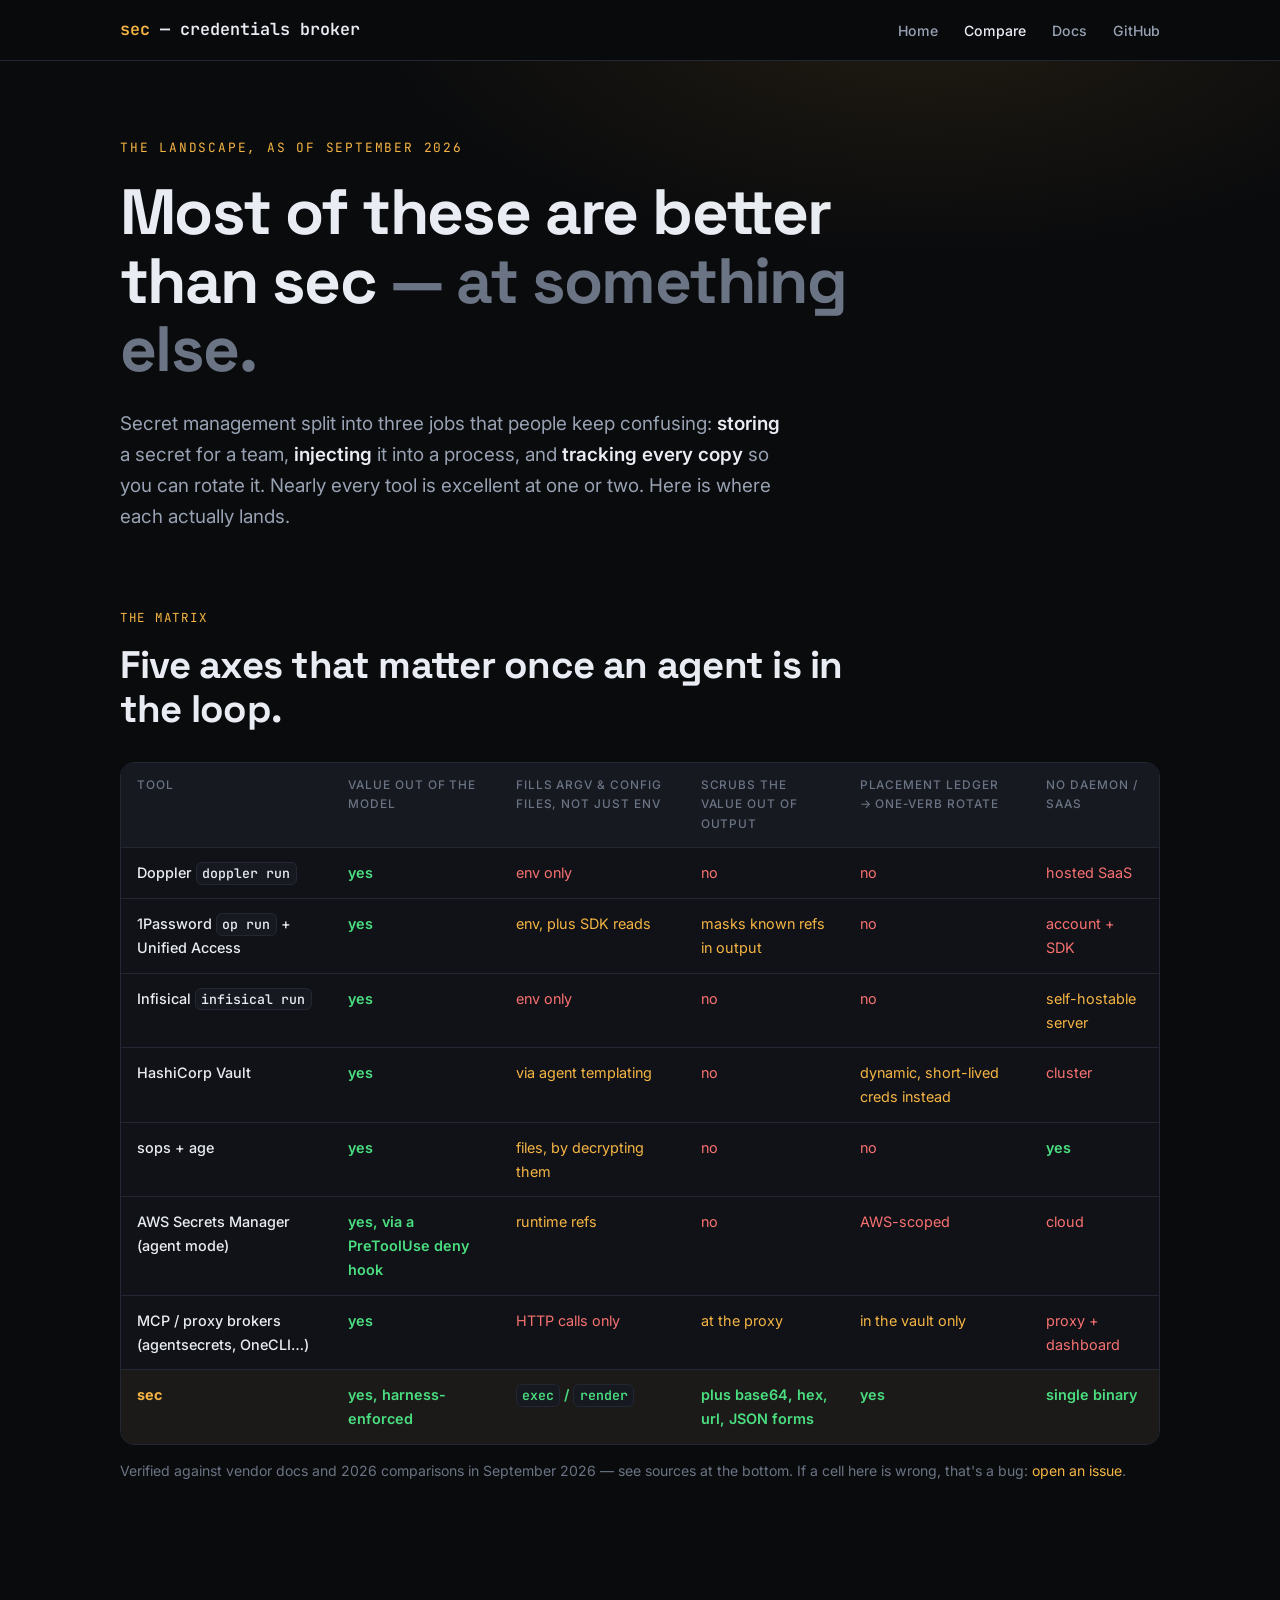
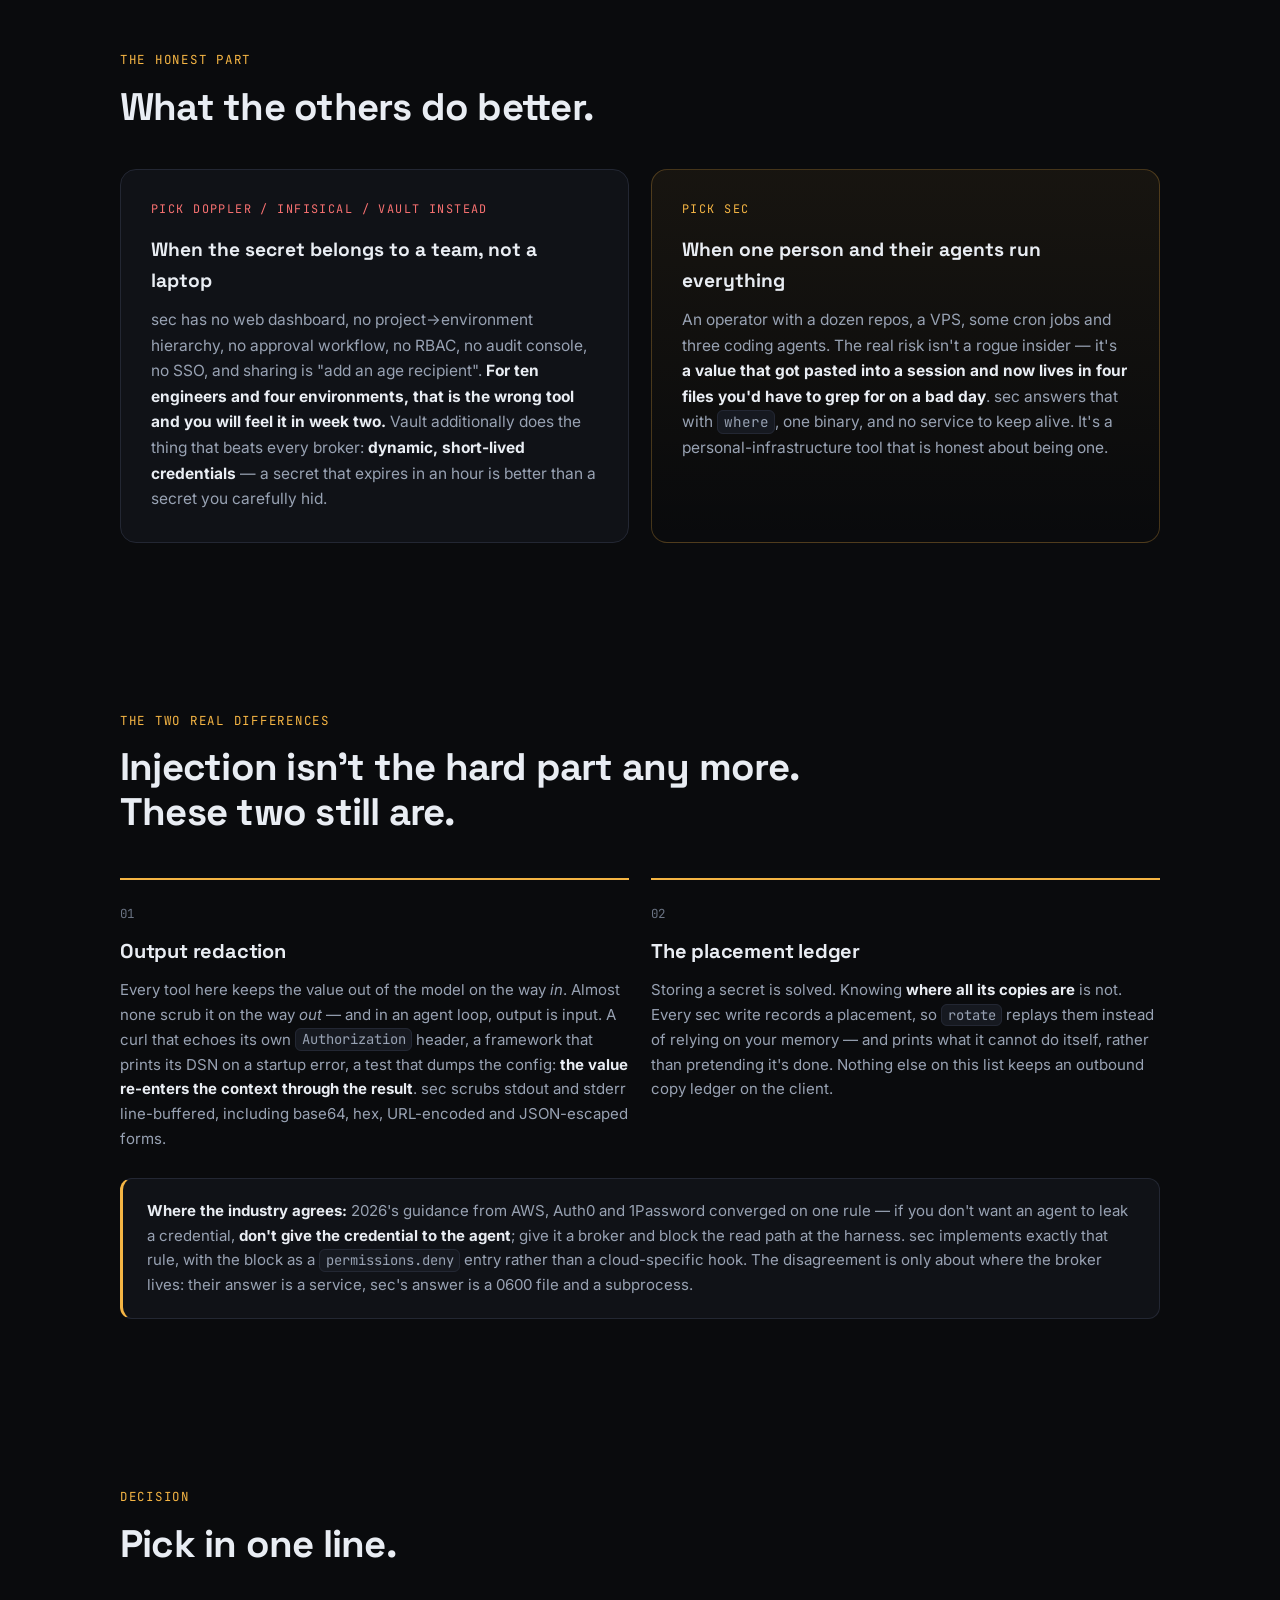
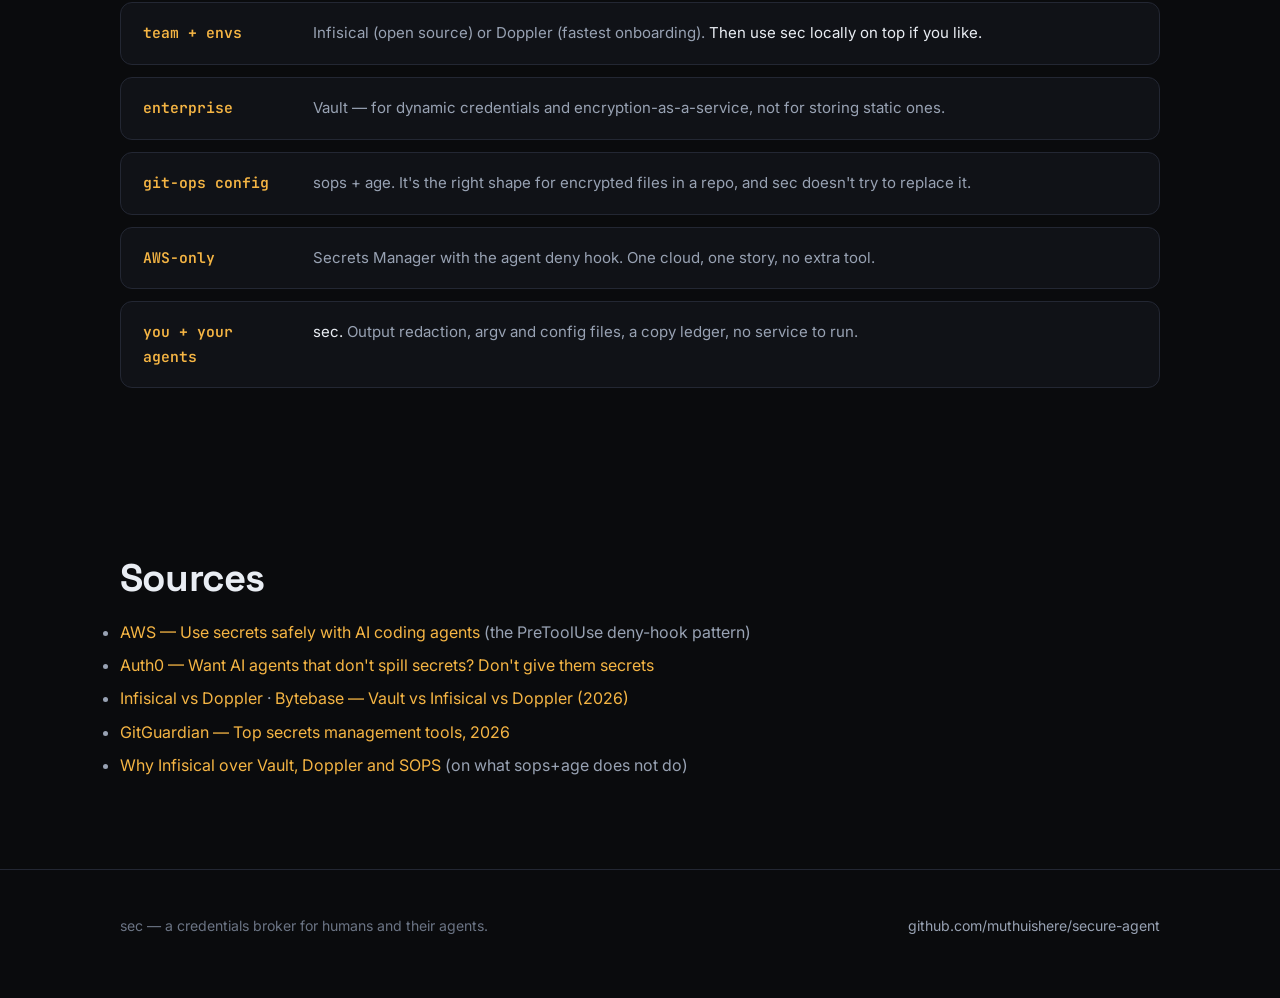
==== site/compare.html @ e541e9fd "site: GitHub Pages landing, comparison and docs Static site under site/, deployed by .github/workflo" ====
<!DOCTYPE html>
<html lang="en">
<head>
<meta charset="utf-8">
<meta name="viewport" content="width=device-width, initial-scale=1">
<title>sec vs Doppler, 1Password, Infisical, sops+age, Vault — an honest comparison</title>
<meta name="description" content="Where sec fits among 2026's secret managers: what op run and doppler run genuinely do better, what only a placement ledger gives you, and which tool to pick for which job.">
<link rel="preconnect" href="https://fonts.googleapis.com">
<link rel="preconnect" href="https://fonts.gstatic.com" crossorigin>
<link href="https://fonts.googleapis.com/css2?family=Space+Grotesk:wght@400;500;700&family=Inter:wght@400;500;600&family=JetBrains+Mono:wght@400;600&display=swap" rel="stylesheet">
<link rel="stylesheet" href="style.css">
</head>
<body>

<nav>
  <div class="wrap">
    <a class="logo" href="./"><em>sec</em> —&nbsp;credentials broker</a>
    <ul>
      <li><a href="./">Home</a></li>
      <li><a href="compare.html" aria-current="page">Compare</a></li>
      <li><a href="docs.html">Docs</a></li>
      <li><a href="https://github.com/muthuishere/secure-agent">GitHub</a></li>
    </ul>
  </div>
</nav>

<header class="hero">
  <div class="wrap">
    <div class="kicker">the landscape, as of September 2026</div>
    <h1>Most of these are better than sec<span class="ghost"> — at something else.</span></h1>
    <p class="lede">Secret management split into three jobs that people keep confusing: <b>storing</b> a
    secret for a team, <b>injecting</b> it into a process, and <b>tracking every copy</b> so you can
    rotate it. Nearly every tool is excellent at one or two. Here is where each actually lands.</p>
  </div>
</header>

<section style="padding-top:20px">
  <div class="wrap">
    <div class="sec-kicker">the matrix</div>
    <h2 class="sec">Five axes that matter once an agent is in the loop.</h2>
    <div class="tablewrap">
      <table>
        <thead>
          <tr>
            <th>tool</th>
            <th>value out of the model</th>
            <th>fills argv &amp; config files, not just env</th>
            <th>scrubs the value out of output</th>
            <th>placement ledger → one-verb rotate</th>
            <th>no daemon / SaaS</th>
          </tr>
        </thead>
        <tbody>
          <tr>
            <td>Doppler <code>doppler run</code></td>
            <td class="yes">yes</td><td class="no">env only</td><td class="no">no</td><td class="no">no</td><td class="no">hosted SaaS</td>
          </tr>
          <tr>
            <td>1Password <code>op run</code> + Unified Access</td>
            <td class="yes">yes</td><td class="part">env, plus SDK reads</td><td class="part">masks known refs in output</td><td class="no">no</td><td class="no">account + SDK</td>
          </tr>
          <tr>
            <td>Infisical <code>infisical run</code></td>
            <td class="yes">yes</td><td class="no">env only</td><td class="no">no</td><td class="no">no</td><td class="part">self-hostable server</td>
          </tr>
          <tr>
            <td>HashiCorp Vault</td>
            <td class="yes">yes</td><td class="part">via agent templating</td><td class="no">no</td><td class="part">dynamic, short-lived creds instead</td><td class="no">cluster</td>
          </tr>
          <tr>
            <td>sops + age</td>
            <td class="yes">yes</td><td class="part">files, by decrypting them</td><td class="no">no</td><td class="no">no</td><td class="yes">yes</td>
          </tr>
          <tr>
            <td>AWS Secrets Manager (agent mode)</td>
            <td class="yes">yes, via a PreToolUse deny hook</td><td class="part">runtime refs</td><td class="no">no</td><td class="no">AWS-scoped</td><td class="no">cloud</td>
          </tr>
          <tr>
            <td>MCP / proxy brokers (agentsecrets, OneCLI…)</td>
            <td class="yes">yes</td><td class="no">HTTP calls only</td><td class="part">at the proxy</td><td class="part">in the vault only</td><td class="no">proxy + dashboard</td>
          </tr>
          <tr class="us">
            <td>sec</td>
            <td class="yes">yes, harness-enforced</td><td class="yes"><code>exec</code> / <code>render</code></td><td class="yes">plus base64, hex, url, JSON forms</td><td class="yes">yes</td><td class="yes">single binary</td>
          </tr>
        </tbody>
      </table>
    </div>
    <p class="cap">Verified against vendor docs and 2026 comparisons in September 2026 — see sources at
    the bottom. If a cell here is wrong, that's a bug: <a href="https://github.com/muthuishere/secure-agent/issues">open an issue</a>.</p>
  </div>
</section>

<section>
  <div class="wrap">
    <div class="sec-kicker">the honest part</div>
    <h2 class="sec">What the others do better.</h2>
    <div class="duo">
      <div class="pane was">
        <span class="tag">pick Doppler / Infisical / Vault instead</span>
        <h3>When the secret belongs to a team, not a laptop</h3>
        <p>sec has no web dashboard, no project→environment hierarchy, no approval workflow, no RBAC,
        no audit console, no SSO, and sharing is "add an age recipient". <b>For ten engineers and four
        environments, that is the wrong tool and you will feel it in week two.</b> Vault additionally
        does the thing that beats every broker: <b>dynamic, short-lived credentials</b> — a secret that
        expires in an hour is better than a secret you carefully hid.</p>
      </div>
      <div class="pane now">
        <span class="tag">pick sec</span>
        <h3>When one person and their agents run everything</h3>
        <p>An operator with a dozen repos, a VPS, some cron jobs and three coding agents. The real risk
        isn't a rogue insider — it's <b>a value that got pasted into a session and now lives in four
        files you'd have to grep for on a bad day</b>. sec answers that with <code>where</code>, one
        binary, and no service to keep alive. It's a personal-infrastructure tool that is honest about
        being one.</p>
      </div>
    </div>
  </div>
</section>

<section>
  <div class="wrap">
    <div class="sec-kicker">the two real differences</div>
    <h2 class="sec">Injection isn't the hard part any more. These two still are.</h2>
    <div class="grid3" style="grid-template-columns:1fr 1fr">
      <div class="item">
        <div class="n">01</div>
        <h3>Output redaction</h3>
        <p>Every tool here keeps the value out of the model on the way <em>in</em>. Almost none scrub it
        on the way <em>out</em> — and in an agent loop, output is input. A curl that echoes its own
        <code>Authorization</code> header, a framework that prints its DSN on a startup error, a test
        that dumps the config: <b>the value re-enters the context through the result</b>. sec scrubs
        stdout and stderr line-buffered, including base64, hex, URL-encoded and JSON-escaped forms.</p>
      </div>
      <div class="item">
        <div class="n">02</div>
        <h3>The placement ledger</h3>
        <p>Storing a secret is solved. Knowing <b>where all its copies are</b> is not. Every sec write
        records a placement, so <code>rotate</code> replays them instead of relying on your memory —
        and prints what it cannot do itself, rather than pretending it's done. Nothing else on this
        list keeps an outbound copy ledger on the client.</p>
      </div>
    </div>
    <div class="note">
      <b>Where the industry agrees:</b> 2026's guidance from AWS, Auth0 and 1Password converged on one
      rule — if you don't want an agent to leak a credential, <b>don't give the credential to the
      agent</b>; give it a broker and block the read path at the harness. sec implements exactly that
      rule, with the block as a <code>permissions.deny</code> entry rather than a cloud-specific hook.
      The disagreement is only about where the broker lives: their answer is a service, sec's answer is
      a 0600 file and a subprocess.
    </div>
  </div>
</section>

<section>
  <div class="wrap">
    <div class="sec-kicker">decision</div>
    <h2 class="sec">Pick in one line.</h2>
    <div class="verbs">
      <div class="verb"><b>team + envs</b><span>Infisical (open source) or Doppler (fastest onboarding). <em>Then use sec locally on top if you like.</em></span></div>
      <div class="verb"><b>enterprise</b><span>Vault — for dynamic credentials and encryption-as-a-service, not for storing static ones.</span></div>
      <div class="verb"><b>git-ops config</b><span>sops + age. It's the right shape for encrypted files in a repo, and sec doesn't try to replace it.</span></div>
      <div class="verb"><b>AWS-only</b><span>Secrets Manager with the agent deny hook. One cloud, one story, no extra tool.</span></div>
      <div class="verb"><b>you + your agents</b><span><em>sec.</em> Output redaction, argv and config files, a copy ledger, no service to run.</span></div>
    </div>
  </div>
</section>

<section>
  <div class="wrap">
    <h2 class="sec">Sources</h2>
    <ul class="doc" style="margin-top:18px;color:var(--muted)">
      <li><a href="https://docs.aws.amazon.com/secretsmanager/latest/userguide/retrieving-secrets-ai-agents.html">AWS — Use secrets safely with AI coding agents</a> (the PreToolUse deny-hook pattern)</li>
      <li><a href="https://auth0.com/blog/want-ai-agents-that-don-t-spill-secrets-don-t-give-them-secrets/">Auth0 — Want AI agents that don't spill secrets? Don't give them secrets</a></li>
      <li><a href="https://infisical.com/infisical-vs-doppler">Infisical vs Doppler</a> · <a href="https://www.bytebase.com/blog/best-secrets-manager-for-database-credentials/">Bytebase — Vault vs Infisical vs Doppler (2026)</a></li>
      <li><a href="https://blog.gitguardian.com/top-secrets-management-tools/">GitGuardian — Top secrets management tools, 2026</a></li>
      <li><a href="https://eshlox.net/why-infisical-over-vault-doppler-sops">Why Infisical over Vault, Doppler and SOPS</a> (on what sops+age does not do)</li>
    </ul>
  </div>
</section>

<footer>
  <div class="wrap">
    <div>sec — a credentials broker for humans and their agents.</div>
    <div><a href="https://github.com/muthuishere/secure-agent">github.com/muthuishere/secure-agent</a></div>
  </div>
</footer>

</body>
</html>
---- site/style.css ----
/* sec — shared stylesheet. Dark, monospace-forward, amber accent. */
:root{
  --bg:#0a0b0d; --bg2:#101217; --panel:#161920; --border:#232733; --border2:#323847;
  --text:#e9edf3; --muted:#98a2b3; --dim:#6b7484;
  --accent:#f5b544; --accent-dim:#4a3208; --contrast:#f87171; --good:#4ade80;
  --mono:"JetBrains Mono",ui-monospace,SFMono-Regular,Menlo,monospace;
  --sans:"Inter",-apple-system,BlinkMacSystemFont,sans-serif;
  --disp:"Space Grotesk","Inter",sans-serif;
}
*{box-sizing:border-box;margin:0;padding:0}
html{scroll-behavior:smooth}
body{background:var(--bg);color:var(--text);font-family:var(--sans);line-height:1.65;font-size:16px;-webkit-font-smoothing:antialiased}
.wrap{max-width:1120px;margin:0 auto;padding:0 40px}
a{color:var(--accent);text-decoration:none}
a:hover{text-decoration:underline}
code{font-family:var(--mono);font-size:.92em;background:var(--panel);border:1px solid var(--border);border-radius:6px;padding:.1em .4em}
pre{font-family:var(--mono);overflow-x:auto}
::selection{background:var(--accent-dim);color:#fff}

nav{position:sticky;top:0;z-index:50;background:rgba(10,11,13,.85);backdrop-filter:blur(12px);border-bottom:1px solid var(--border)}
nav .wrap{display:flex;align-items:center;justify-content:space-between;height:60px;gap:20px}
.logo{font-family:var(--mono);font-weight:600;font-size:1.05rem;color:var(--text)}
.logo em{color:var(--accent);font-style:normal}
nav ul{display:flex;gap:26px;list-style:none;flex-wrap:wrap}
nav ul a{color:var(--muted);font-size:.88rem;font-weight:500}
nav ul a:hover,nav ul a[aria-current]{color:var(--text);text-decoration:none}

.hero{padding:76px 0 56px;position:relative;overflow:hidden}
.hero::before{content:"";position:absolute;inset:0;background:radial-gradient(900px 420px at 72% -12%,rgba(245,181,68,.10),transparent 62%);pointer-events:none}
.kicker{font-family:var(--mono);font-size:.8rem;letter-spacing:.14em;text-transform:uppercase;color:var(--accent);margin-bottom:20px}
h1{font-family:var(--disp);font-weight:700;font-size:clamp(2.2rem,5.4vw,4rem);line-height:1.07;letter-spacing:-.025em;max-width:860px}
h1 .ghost{color:var(--dim)}
.lede{margin-top:24px;font-size:1.18rem;color:var(--muted);max-width:660px}
.lede b{color:var(--text);font-weight:600}
.cta{margin-top:34px;display:flex;gap:14px;flex-wrap:wrap;align-items:center}
.btn{display:inline-block;font-weight:600;font-size:.95rem;border-radius:10px;padding:13px 24px;transition:transform .15s ease}
.btn:hover{text-decoration:none;transform:translateY(-1px)}
.btn-primary{background:var(--accent);color:#2a1c00}
.btn-ghost{border:1px solid var(--border2);color:var(--text)}

section{padding:84px 0}
.sec-kicker{font-family:var(--mono);font-size:.78rem;letter-spacing:.14em;text-transform:uppercase;color:var(--accent);margin-bottom:14px}
h2.sec{font-family:var(--disp);font-size:clamp(1.6rem,3.4vw,2.4rem);font-weight:700;letter-spacing:-.02em;line-height:1.16;max-width:760px}
.sec-sub{margin-top:16px;color:var(--muted);font-size:1.04rem;max-width:660px}

/* terminal block */
.term{background:#07080a;border:1px solid var(--border);border-radius:12px;overflow:hidden;margin-top:26px}
.term .bar{display:flex;align-items:center;gap:8px;padding:10px 14px;border-bottom:1px solid var(--border);background:var(--panel)}
.term .bar i{width:10px;height:10px;border-radius:50%;background:#2c3240;display:block}
.term .bar span{font-family:var(--mono);font-size:.74rem;color:var(--dim);margin-left:8px}
.term pre{padding:18px 20px;font-size:.84rem;line-height:1.75;color:var(--muted)}
.term .p{color:var(--accent)}      /* prompt */
.term .c{color:var(--text)}        /* command */
.term .ok{color:var(--good)}
.term .warn{color:var(--accent)}
.term .bad{color:var(--contrast)}
.term .cm{color:var(--dim)}        /* comment */
.term .red{color:var(--contrast);font-weight:600}
.cap{margin-top:14px;font-size:.88rem;color:var(--dim)}

/* two panes */
.duo{display:grid;grid-template-columns:1fr 1fr;gap:22px;margin-top:40px}
.pane{border-radius:16px;padding:30px;border:1px solid var(--border)}
.pane.was{background:var(--bg2)}
.pane.now{background:linear-gradient(180deg,rgba(245,181,68,.06),transparent);border-color:rgba(245,181,68,.25)}
.pane .tag{font-family:var(--mono);font-size:.74rem;letter-spacing:.12em;text-transform:uppercase;margin-bottom:14px;display:block}
.pane.was .tag{color:var(--contrast)}
.pane.now .tag{color:var(--accent)}
.pane h3{font-family:var(--disp);font-size:1.2rem;margin-bottom:10px}
.pane p{color:var(--muted);font-size:.97rem}
.pane p b{color:var(--text)}
.pane pre{margin-top:16px;background:#07080a;border:1px solid var(--border);border-radius:10px;padding:14px 16px;font-size:.79rem;line-height:1.8;color:var(--dim)}

/* three-up */
.grid3{display:grid;grid-template-columns:repeat(3,1fr);gap:22px;margin-top:44px}
.item{border-top:2px solid var(--accent);padding-top:24px}
.item .n{font-family:var(--mono);color:var(--dim);font-size:.78rem;margin-bottom:10px}
.item h3{font-family:var(--disp);font-size:1.25rem;font-weight:700;margin-bottom:10px;letter-spacing:-.01em}
.item p{color:var(--muted);font-size:.94rem}
.item p b{color:var(--text)}

/* tables */
.tablewrap{overflow-x:auto;margin-top:30px;border:1px solid var(--border);border-radius:14px}
table{width:100%;border-collapse:collapse;font-size:.9rem;background:var(--bg2)}
th,td{padding:13px 16px;text-align:left;border-bottom:1px solid var(--border);vertical-align:top}
tr:last-child td{border-bottom:none}
th{color:var(--dim);font-weight:500;font-size:.74rem;text-transform:uppercase;letter-spacing:.08em;background:var(--panel)}
td{color:var(--muted)}
td:first-child{color:var(--text);font-weight:500}
tr.us td{background:rgba(245,181,68,.05)}
tr.us td:first-child{color:var(--accent);font-weight:700}
.yes{color:var(--good);font-weight:600}
.no{color:var(--contrast)}
.part{color:var(--accent)}

/* verb list */
.verbs{margin-top:36px;display:grid;gap:12px}
.verb{background:var(--bg2);border:1px solid var(--border);border-radius:12px;padding:18px 22px;display:grid;grid-template-columns:150px 1fr;gap:20px;align-items:baseline}
.verb b{font-family:var(--mono);color:var(--accent);font-size:.92rem;font-weight:600}
.verb span{color:var(--muted);font-size:.94rem}
.verb span em{font-style:normal;color:var(--text)}

.note{margin-top:26px;border:1px solid var(--border);border-left:3px solid var(--accent);border-radius:12px;padding:20px 24px;font-size:.94rem;color:var(--muted);background:var(--bg2)}
.note b{color:var(--text)}
.note.warnbox{border-left-color:var(--contrast)}

footer{border-top:1px solid var(--border);padding:44px 0 60px;color:var(--dim);font-size:.88rem}
footer .wrap{display:flex;justify-content:space-between;gap:20px;flex-wrap:wrap}
footer a{color:var(--muted)}

/* docs layout */
.doc h2{font-family:var(--disp);font-size:1.7rem;margin:52px 0 6px;letter-spacing:-.02em;scroll-margin-top:80px}
.doc h3{font-family:var(--mono);font-size:1.05rem;color:var(--accent);margin:34px 0 8px;scroll-margin-top:80px}
.doc p{color:var(--muted);margin-top:12px;max-width:760px}
.doc ul{margin:14px 0 0 20px;color:var(--muted)}
.doc li{margin:7px 0}
.doc pre.block{background:#07080a;border:1px solid var(--border);border-radius:10px;padding:16px 18px;font-size:.84rem;line-height:1.8;color:var(--muted);margin-top:16px}
.toc{background:var(--bg2);border:1px solid var(--border);border-radius:14px;padding:22px 26px;margin-top:30px}
.toc ul{list-style:none;margin:0;columns:2;column-gap:30px}
.toc li{margin:5px 0}
.toc a{font-family:var(--mono);font-size:.88rem}

@media (max-width:880px){
  .wrap{padding:0 22px}
  .duo,.grid3{grid-template-columns:1fr}
  .verb{grid-template-columns:1fr;gap:6px}
  .toc ul{columns:1}
  nav ul{gap:16px}
  section{padding:60px 0}
}
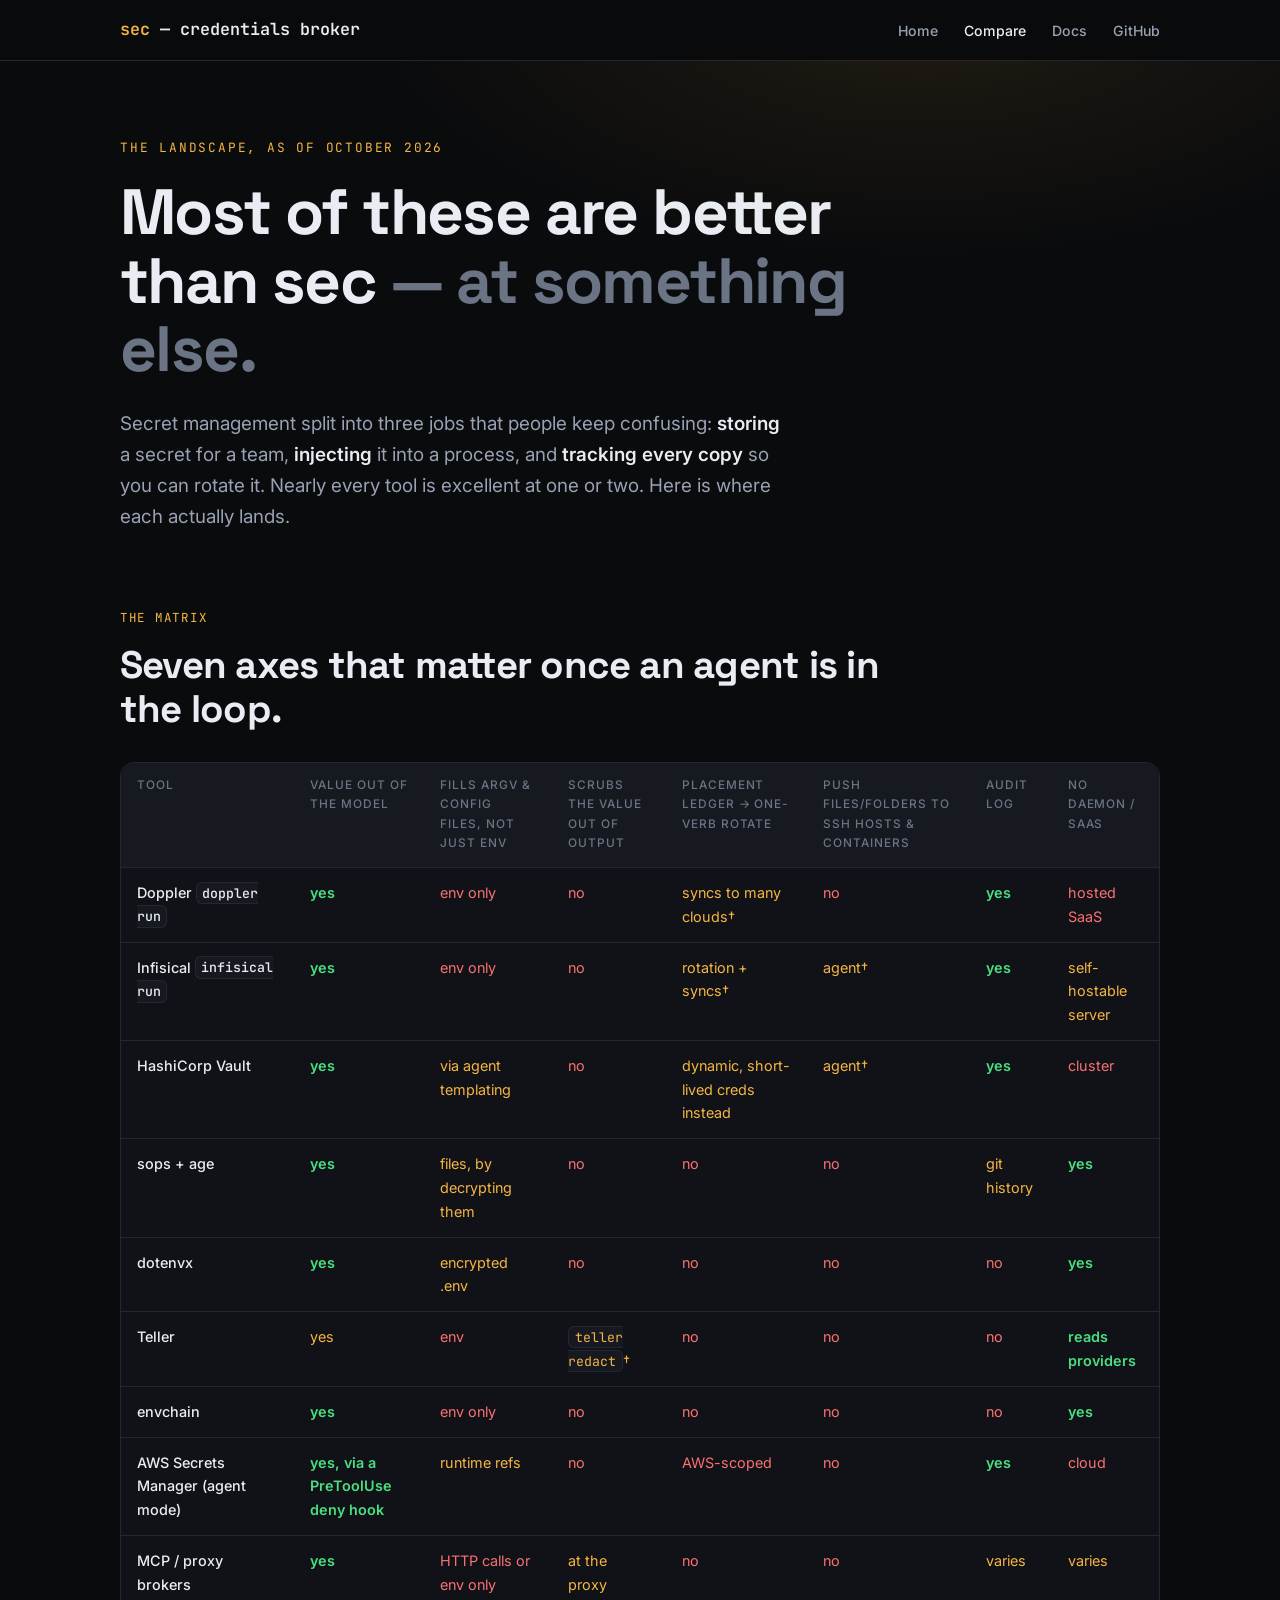
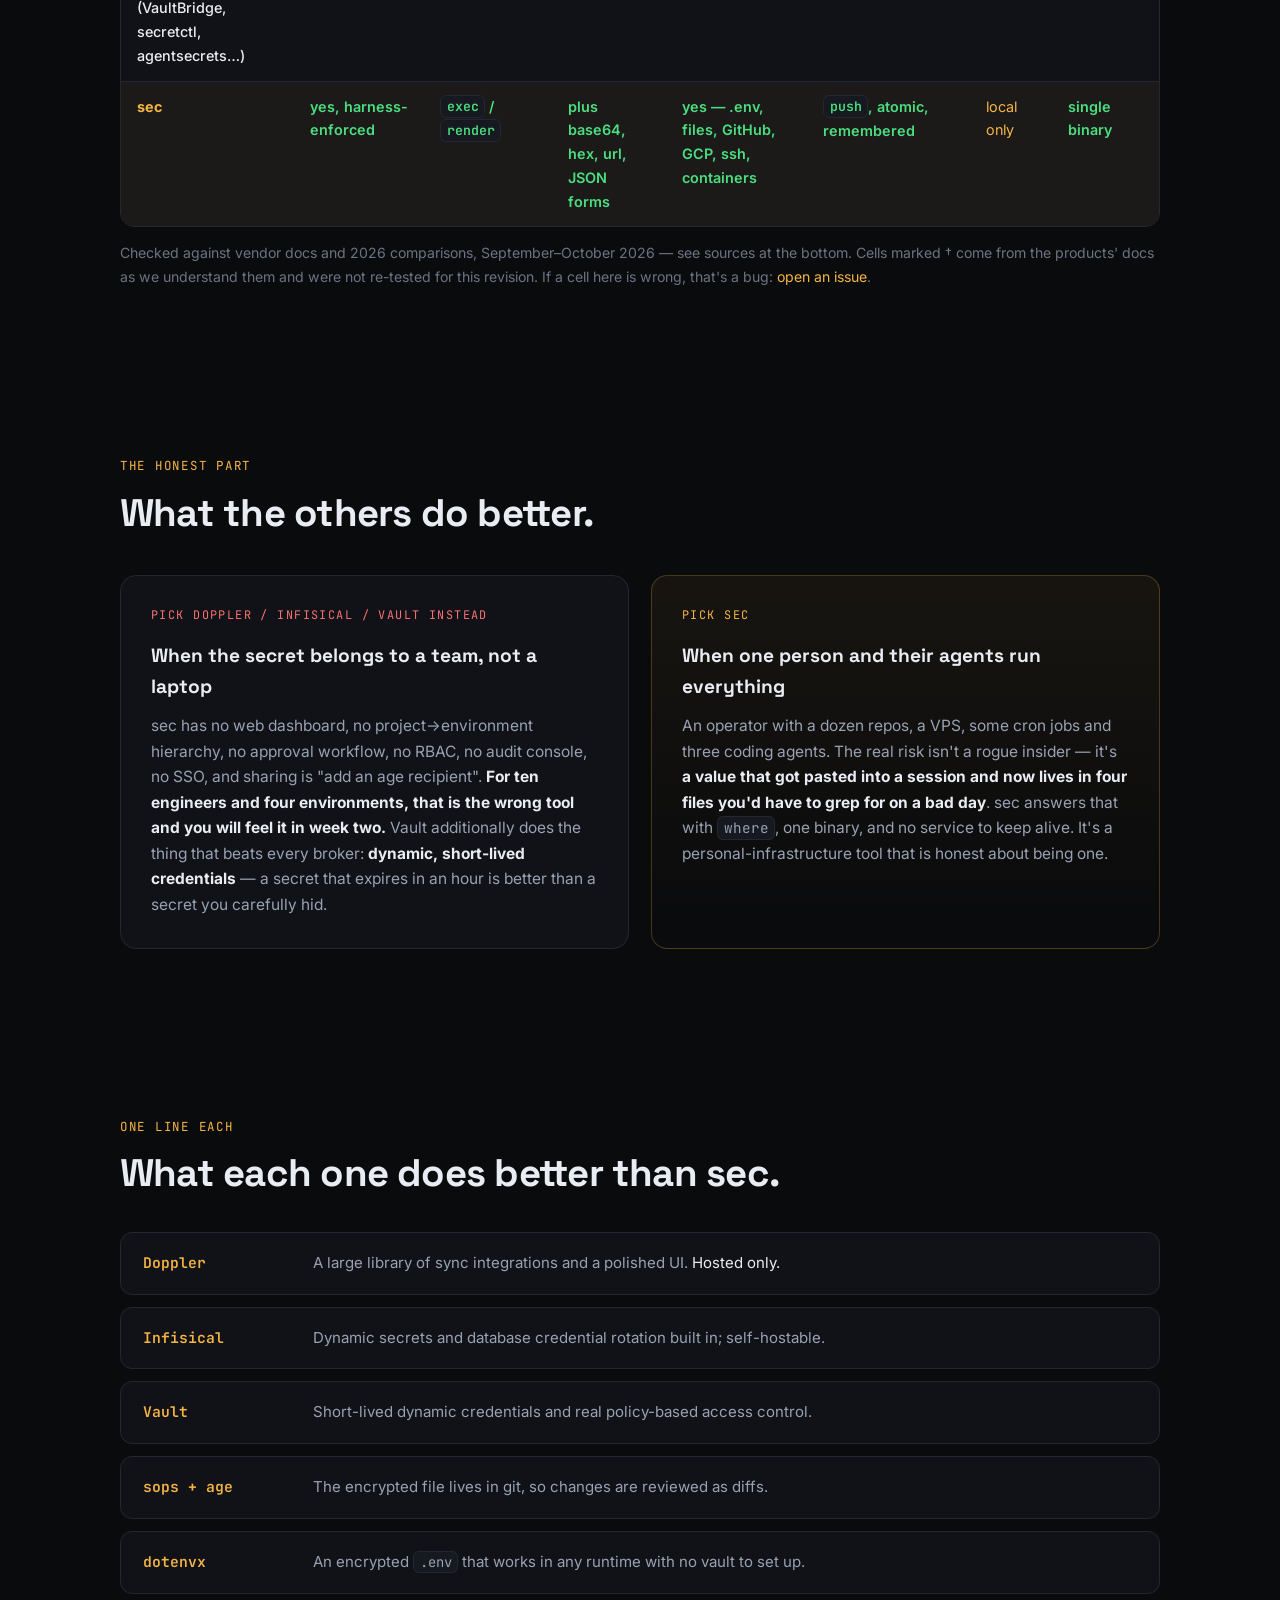
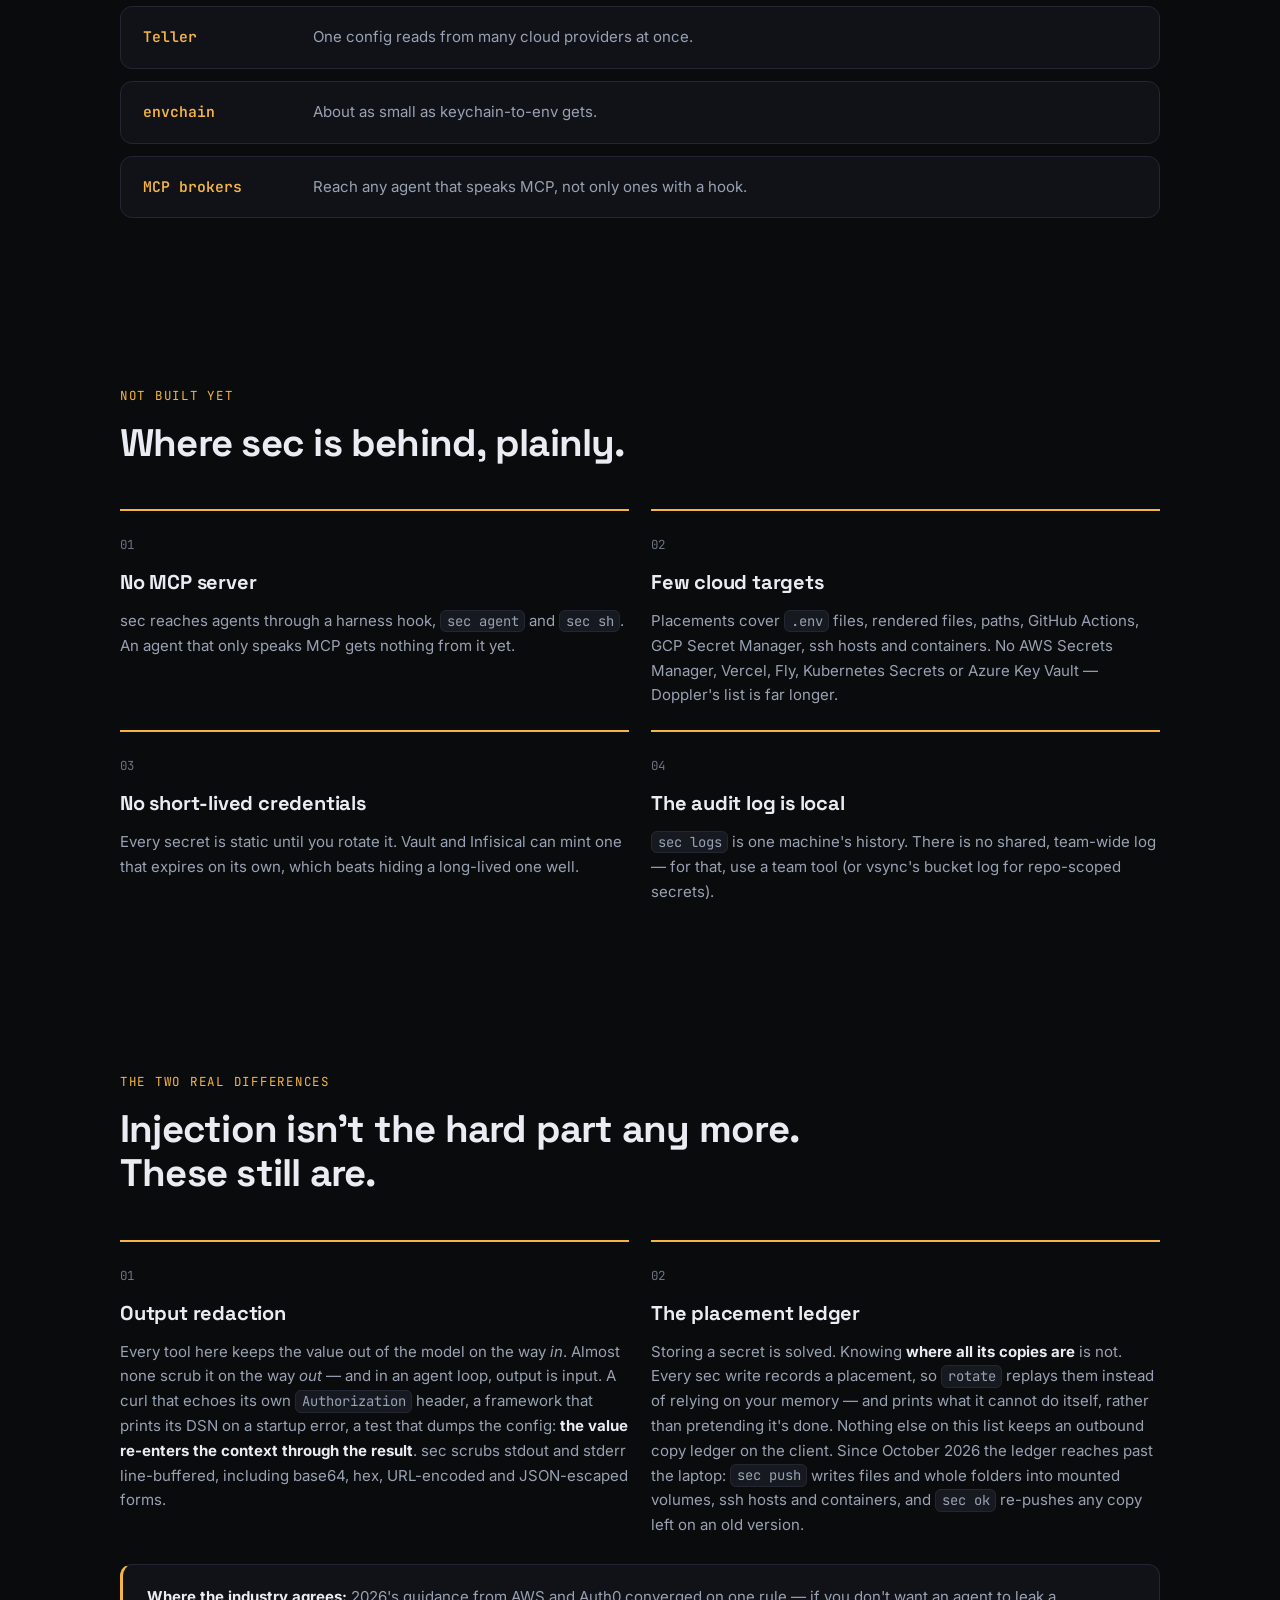
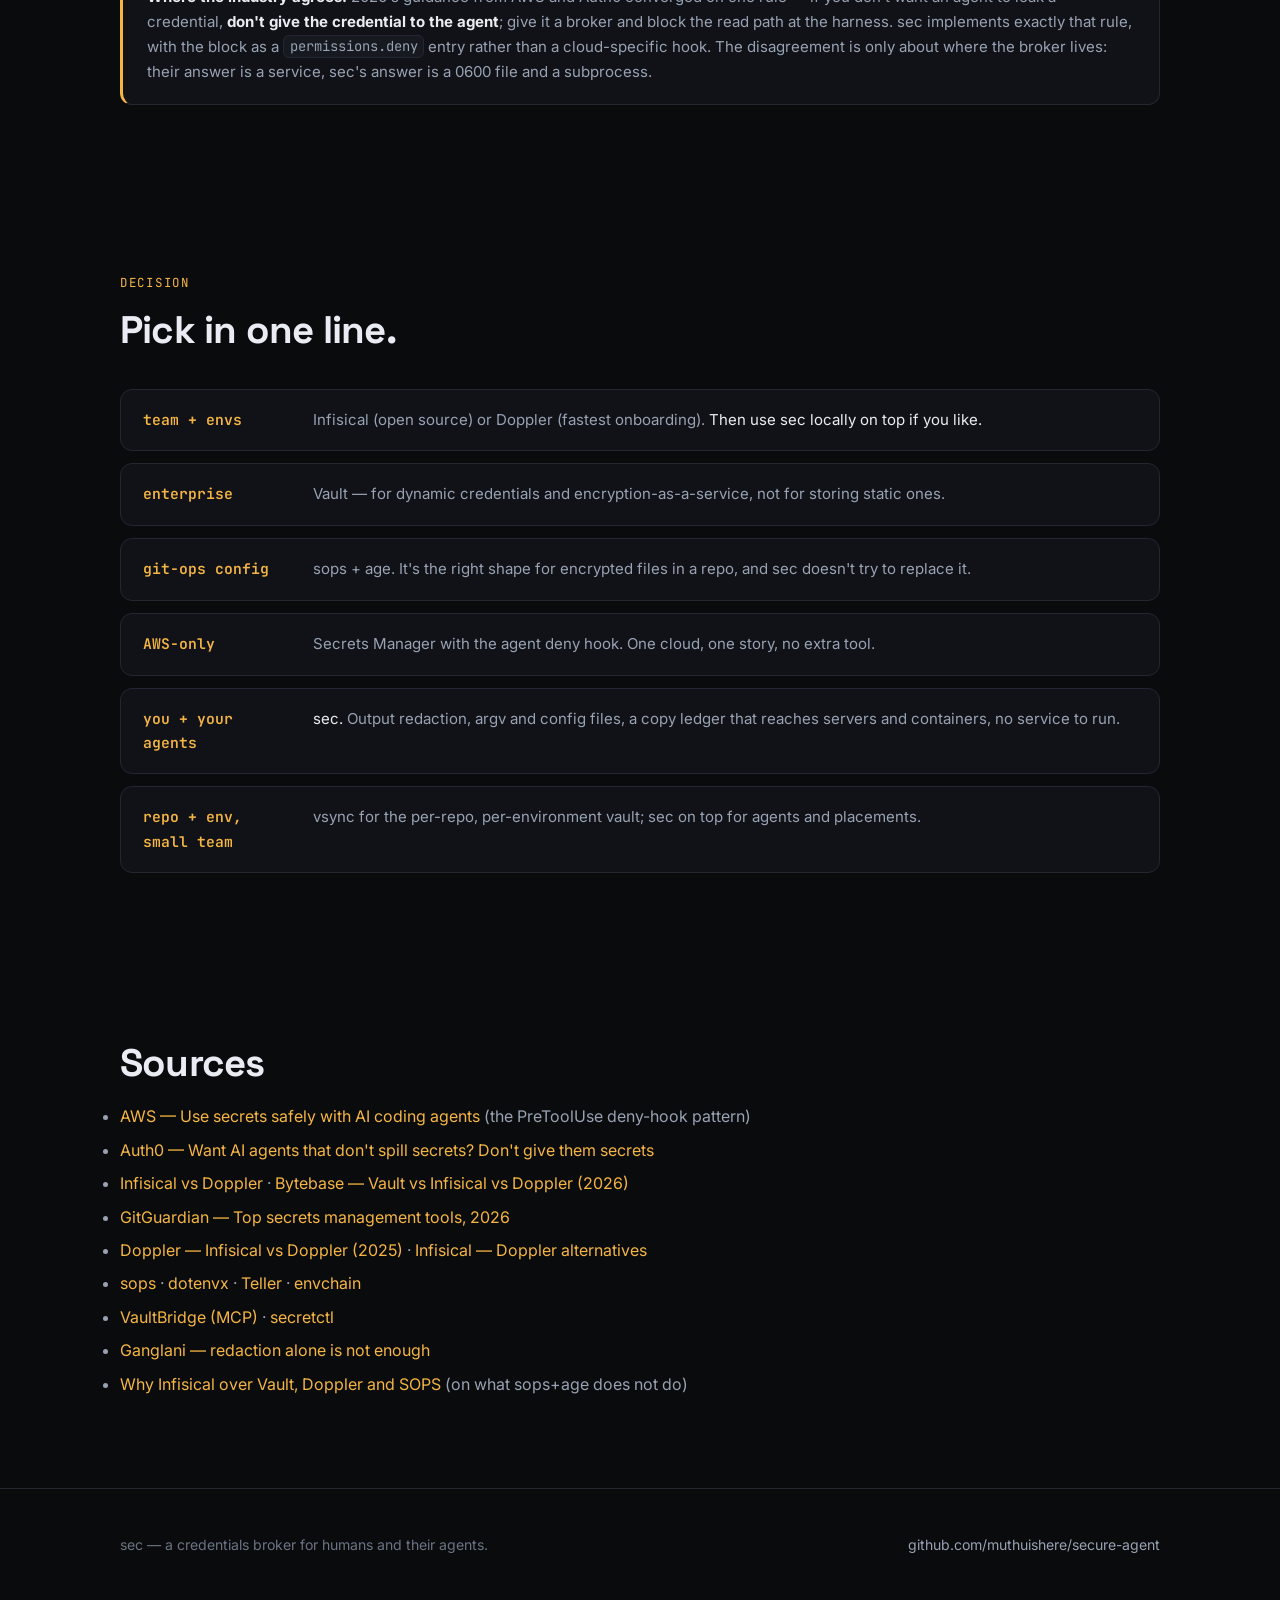
==== commit 645dd329: "docs: site, README and agent skill for push, files, export, ok" ====
--- a/site/compare.html
+++ b/site/compare.html
@@ -3,8 +3,8 @@
 <head>
 <meta charset="utf-8">
 <meta name="viewport" content="width=device-width, initial-scale=1">
-<title>sec vs Doppler, 1Password, Infisical, sops+age, Vault — an honest comparison</title>
-<meta name="description" content="Where sec fits among 2026's secret managers: what op run and doppler run genuinely do better, what only a placement ledger gives you, and which tool to pick for which job.">
+<title>sec vs Doppler, Infisical, sops+age, Vault, dotenvx — an honest comparison</title>
+<meta name="description" content="Where sec fits among 2026's secret managers: what Doppler, Infisical, Vault and others genuinely do better, what only a placement ledger gives you, and which tool to pick for which job.">
 <link rel="preconnect" href="https://fonts.googleapis.com">
 <link rel="preconnect" href="https://fonts.gstatic.com" crossorigin>
 <link href="https://fonts.googleapis.com/css2?family=Space+Grotesk:wght@400;500;700&family=Inter:wght@400;500;600&family=JetBrains+Mono:wght@400;600&display=swap" rel="stylesheet">
@@ -26,7 +26,7 @@
 
 <header class="hero">
   <div class="wrap">
-    <div class="kicker">the landscape, as of September 2026</div>
+    <div class="kicker">the landscape, as of October 2026</div>
     <h1>Most of these are better than sec<span class="ghost"> — at something else.</span></h1>
     <p class="lede">Secret management split into three jobs that people keep confusing: <b>storing</b> a
     secret for a team, <b>injecting</b> it into a process, and <b>tracking every copy</b> so you can
@@ -37,7 +37,7 @@
 <section style="padding-top:20px">
   <div class="wrap">
     <div class="sec-kicker">the matrix</div>
-    <h2 class="sec">Five axes that matter once an agent is in the loop.</h2>
+    <h2 class="sec">Seven axes that matter once an agent is in the loop.</h2>
     <div class="tablewrap">
       <table>
         <thead>
@@ -47,47 +47,58 @@
             <th>fills argv &amp; config files, not just env</th>
             <th>scrubs the value out of output</th>
             <th>placement ledger → one-verb rotate</th>
+            <th>push files/folders to ssh hosts &amp; containers</th>
+            <th>audit log</th>
             <th>no daemon / SaaS</th>
           </tr>
         </thead>
         <tbody>
           <tr>
             <td>Doppler <code>doppler run</code></td>
-            <td class="yes">yes</td><td class="no">env only</td><td class="no">no</td><td class="no">no</td><td class="no">hosted SaaS</td>
-          </tr>
-          <tr>
-            <td>1Password <code>op run</code> + Unified Access</td>
-            <td class="yes">yes</td><td class="part">env, plus SDK reads</td><td class="part">masks known refs in output</td><td class="no">no</td><td class="no">account + SDK</td>
+            <td class="yes">yes</td><td class="no">env only</td><td class="no">no</td><td class="part">syncs to many clouds†</td><td class="no">no</td><td class="yes">yes</td><td class="no">hosted SaaS</td>
           </tr>
           <tr>
             <td>Infisical <code>infisical run</code></td>
-            <td class="yes">yes</td><td class="no">env only</td><td class="no">no</td><td class="no">no</td><td class="part">self-hostable server</td>
+            <td class="yes">yes</td><td class="no">env only</td><td class="no">no</td><td class="part">rotation + syncs†</td><td class="part">agent†</td><td class="yes">yes</td><td class="part">self-hostable server</td>
           </tr>
           <tr>
             <td>HashiCorp Vault</td>
-            <td class="yes">yes</td><td class="part">via agent templating</td><td class="no">no</td><td class="part">dynamic, short-lived creds instead</td><td class="no">cluster</td>
+            <td class="yes">yes</td><td class="part">via agent templating</td><td class="no">no</td><td class="part">dynamic, short-lived creds instead</td><td class="part">agent†</td><td class="yes">yes</td><td class="no">cluster</td>
           </tr>
           <tr>
             <td>sops + age</td>
-            <td class="yes">yes</td><td class="part">files, by decrypting them</td><td class="no">no</td><td class="no">no</td><td class="yes">yes</td>
+            <td class="yes">yes</td><td class="part">files, by decrypting them</td><td class="no">no</td><td class="no">no</td><td class="no">no</td><td class="part">git history</td><td class="yes">yes</td>
+          </tr>
+          <tr>
+            <td>dotenvx</td>
+            <td class="yes">yes</td><td class="part">encrypted .env</td><td class="no">no</td><td class="no">no</td><td class="no">no</td><td class="no">no</td><td class="yes">yes</td>
+          </tr>
+          <tr>
+            <td>Teller</td>
+            <td class="part">yes</td><td class="no">env</td><td class="part"><code>teller redact</code>†</td><td class="no">no</td><td class="no">no</td><td class="no">no</td><td class="yes">reads providers</td>
+          </tr>
+          <tr>
+            <td>envchain</td>
+            <td class="yes">yes</td><td class="no">env only</td><td class="no">no</td><td class="no">no</td><td class="no">no</td><td class="no">no</td><td class="yes">yes</td>
           </tr>
           <tr>
             <td>AWS Secrets Manager (agent mode)</td>
-            <td class="yes">yes, via a PreToolUse deny hook</td><td class="part">runtime refs</td><td class="no">no</td><td class="no">AWS-scoped</td><td class="no">cloud</td>
-          </tr>
-          <tr>
-            <td>MCP / proxy brokers (agentsecrets, OneCLI…)</td>
-            <td class="yes">yes</td><td class="no">HTTP calls only</td><td class="part">at the proxy</td><td class="part">in the vault only</td><td class="no">proxy + dashboard</td>
+            <td class="yes">yes, via a PreToolUse deny hook</td><td class="part">runtime refs</td><td class="no">no</td><td class="no">AWS-scoped</td><td class="no">no</td><td class="yes">yes</td><td class="no">cloud</td>
+          </tr>
+          <tr>
+            <td>MCP / proxy brokers (VaultBridge, secretctl, agentsecrets…)</td>
+            <td class="yes">yes</td><td class="no">HTTP calls or env only</td><td class="part">at the proxy</td><td class="no">no</td><td class="no">no</td><td class="part">varies</td><td class="part">varies</td>
           </tr>
           <tr class="us">
             <td>sec</td>
-            <td class="yes">yes, harness-enforced</td><td class="yes"><code>exec</code> / <code>render</code></td><td class="yes">plus base64, hex, url, JSON forms</td><td class="yes">yes</td><td class="yes">single binary</td>
+            <td class="yes">yes, harness-enforced</td><td class="yes"><code>exec</code> / <code>render</code></td><td class="yes">plus base64, hex, url, JSON forms</td><td class="yes">yes — .env, files, GitHub, GCP, ssh, containers</td><td class="yes"><code>push</code>, atomic, remembered</td><td class="part">local only</td><td class="yes">single binary</td>
           </tr>
         </tbody>
       </table>
     </div>
-    <p class="cap">Verified against vendor docs and 2026 comparisons in September 2026 — see sources at
-    the bottom. If a cell here is wrong, that's a bug: <a href="https://github.com/muthuishere/secure-agent/issues">open an issue</a>.</p>
+    <p class="cap">Checked against vendor docs and 2026 comparisons, September–October 2026 — see sources at
+    the bottom. Cells marked † come from the products' docs as we understand them and were not re-tested
+    for this revision. If a cell here is wrong, that's a bug: <a href="https://github.com/muthuishere/secure-agent/issues">open an issue</a>.</p>
   </div>
 </section>
 
@@ -120,8 +131,59 @@
 
 <section>
   <div class="wrap">
+    <div class="sec-kicker">one line each</div>
+    <h2 class="sec">What each one does better than sec.</h2>
+    <div class="verbs">
+      <div class="verb"><b>Doppler</b><span>A large library of sync integrations and a polished UI. <em>Hosted only.</em></span></div>
+      <div class="verb"><b>Infisical</b><span>Dynamic secrets and database credential rotation built in; self-hostable.</span></div>
+      <div class="verb"><b>Vault</b><span>Short-lived dynamic credentials and real policy-based access control.</span></div>
+      <div class="verb"><b>sops + age</b><span>The encrypted file lives in git, so changes are reviewed as diffs.</span></div>
+      <div class="verb"><b>dotenvx</b><span>An encrypted <code>.env</code> that works in any runtime with no vault to set up.</span></div>
+      <div class="verb"><b>Teller</b><span>One config reads from many cloud providers at once.</span></div>
+      <div class="verb"><b>envchain</b><span>About as small as keychain-to-env gets.</span></div>
+      <div class="verb"><b>MCP brokers</b><span>Reach any agent that speaks MCP, not only ones with a hook.</span></div>
+    </div>
+  </div>
+</section>
+
+<section>
+  <div class="wrap">
+    <div class="sec-kicker">not built yet</div>
+    <h2 class="sec">Where sec is behind, plainly.</h2>
+    <div class="grid3" style="grid-template-columns:1fr 1fr">
+      <div class="item">
+        <div class="n">01</div>
+        <h3>No MCP server</h3>
+        <p>sec reaches agents through a harness hook, <code>sec agent</code> and <code>sec sh</code>. An agent
+        that only speaks MCP gets nothing from it yet.</p>
+      </div>
+      <div class="item">
+        <div class="n">02</div>
+        <h3>Few cloud targets</h3>
+        <p>Placements cover <code>.env</code> files, rendered files, paths, GitHub Actions, GCP Secret Manager,
+        ssh hosts and containers. No AWS Secrets Manager, Vercel, Fly, Kubernetes Secrets or Azure Key Vault
+        — Doppler's list is far longer.</p>
+      </div>
+      <div class="item">
+        <div class="n">03</div>
+        <h3>No short-lived credentials</h3>
+        <p>Every secret is static until you rotate it. Vault and Infisical can mint one that expires on its
+        own, which beats hiding a long-lived one well.</p>
+      </div>
+      <div class="item">
+        <div class="n">04</div>
+        <h3>The audit log is local</h3>
+        <p><code>sec logs</code> is one machine's history. There is no shared, team-wide log — for that, use a
+        team tool (or vsync's bucket log for repo-scoped secrets).</p>
+      </div>
+    </div>
+  </div>
+</section>
+
+<section>
+  <div class="wrap">
     <div class="sec-kicker">the two real differences</div>
-    <h2 class="sec">Injection isn't the hard part any more. These two still are.</h2>
+    <h2 class="sec">Injection isn't the hard part any more. These still are.</h2>
     <div class="grid3" style="grid-template-columns:1fr 1fr">
       <div class="item">
         <div class="n">01</div>
@@ -138,11 +200,13 @@
         <p>Storing a secret is solved. Knowing <b>where all its copies are</b> is not. Every sec write
         records a placement, so <code>rotate</code> replays them instead of relying on your memory —
         and prints what it cannot do itself, rather than pretending it's done. Nothing else on this
-        list keeps an outbound copy ledger on the client.</p>
+        list keeps an outbound copy ledger on the client. Since October 2026 the ledger reaches past the
+        laptop: <code>sec push</code> writes files and whole folders into mounted volumes, ssh hosts and
+        containers, and <code>sec ok</code> re-pushes any copy left on an old version.</p>
       </div>
     </div>
     <div class="note">
-      <b>Where the industry agrees:</b> 2026's guidance from AWS, Auth0 and 1Password converged on one
+      <b>Where the industry agrees:</b> 2026's guidance from AWS and Auth0 converged on one
       rule — if you don't want an agent to leak a credential, <b>don't give the credential to the
       agent</b>; give it a broker and block the read path at the harness. sec implements exactly that
       rule, with the block as a <code>permissions.deny</code> entry rather than a cloud-specific hook.
@@ -161,7 +225,8 @@
       <div class="verb"><b>enterprise</b><span>Vault — for dynamic credentials and encryption-as-a-service, not for storing static ones.</span></div>
       <div class="verb"><b>git-ops config</b><span>sops + age. It's the right shape for encrypted files in a repo, and sec doesn't try to replace it.</span></div>
       <div class="verb"><b>AWS-only</b><span>Secrets Manager with the agent deny hook. One cloud, one story, no extra tool.</span></div>
-      <div class="verb"><b>you + your agents</b><span><em>sec.</em> Output redaction, argv and config files, a copy ledger, no service to run.</span></div>
+      <div class="verb"><b>you + your agents</b><span><em>sec.</em> Output redaction, argv and config files, a copy ledger that reaches servers and containers, no service to run.</span></div>
+      <div class="verb"><b>repo + env, small team</b><span>vsync for the per-repo, per-environment vault; sec on top for agents and placements.</span></div>
     </div>
   </div>
 </section>
@@ -174,6 +239,10 @@
       <li><a href="https://auth0.com/blog/want-ai-agents-that-don-t-spill-secrets-don-t-give-them-secrets/">Auth0 — Want AI agents that don't spill secrets? Don't give them secrets</a></li>
       <li><a href="https://infisical.com/infisical-vs-doppler">Infisical vs Doppler</a> · <a href="https://www.bytebase.com/blog/best-secrets-manager-for-database-credentials/">Bytebase — Vault vs Infisical vs Doppler (2026)</a></li>
       <li><a href="https://blog.gitguardian.com/top-secrets-management-tools/">GitGuardian — Top secrets management tools, 2026</a></li>
+      <li><a href="https://www.doppler.com/blog/infisical-doppler-secrets-management-comparison-2025">Doppler — Infisical vs Doppler (2025)</a> · <a href="https://infisical.com/blog/doppler-alternatives">Infisical — Doppler alternatives</a></li>
+      <li><a href="https://github.com/getsops/sops">sops</a> · <a href="https://github.com/dotenvx/dotenvx">dotenvx</a> · <a href="https://github.com/tellerops/teller">Teller</a> · <a href="https://github.com/sorah/envchain">envchain</a></li>
+      <li><a href="https://glama.ai/mcp/servers/ic9n4n1yar">VaultBridge (MCP)</a> · <a href="https://www.mdskills.ai/ko/skills/secretctl">secretctl</a></li>
+      <li><a href="https://www.kunalganglani.com/blog/redact-secrets-ai-cli">Ganglani — redaction alone is not enough</a></li>
       <li><a href="https://eshlox.net/why-infisical-over-vault-doppler-sops">Why Infisical over Vault, Doppler and SOPS</a> (on what sops+age does not do)</li>
     </ul>
   </div>
